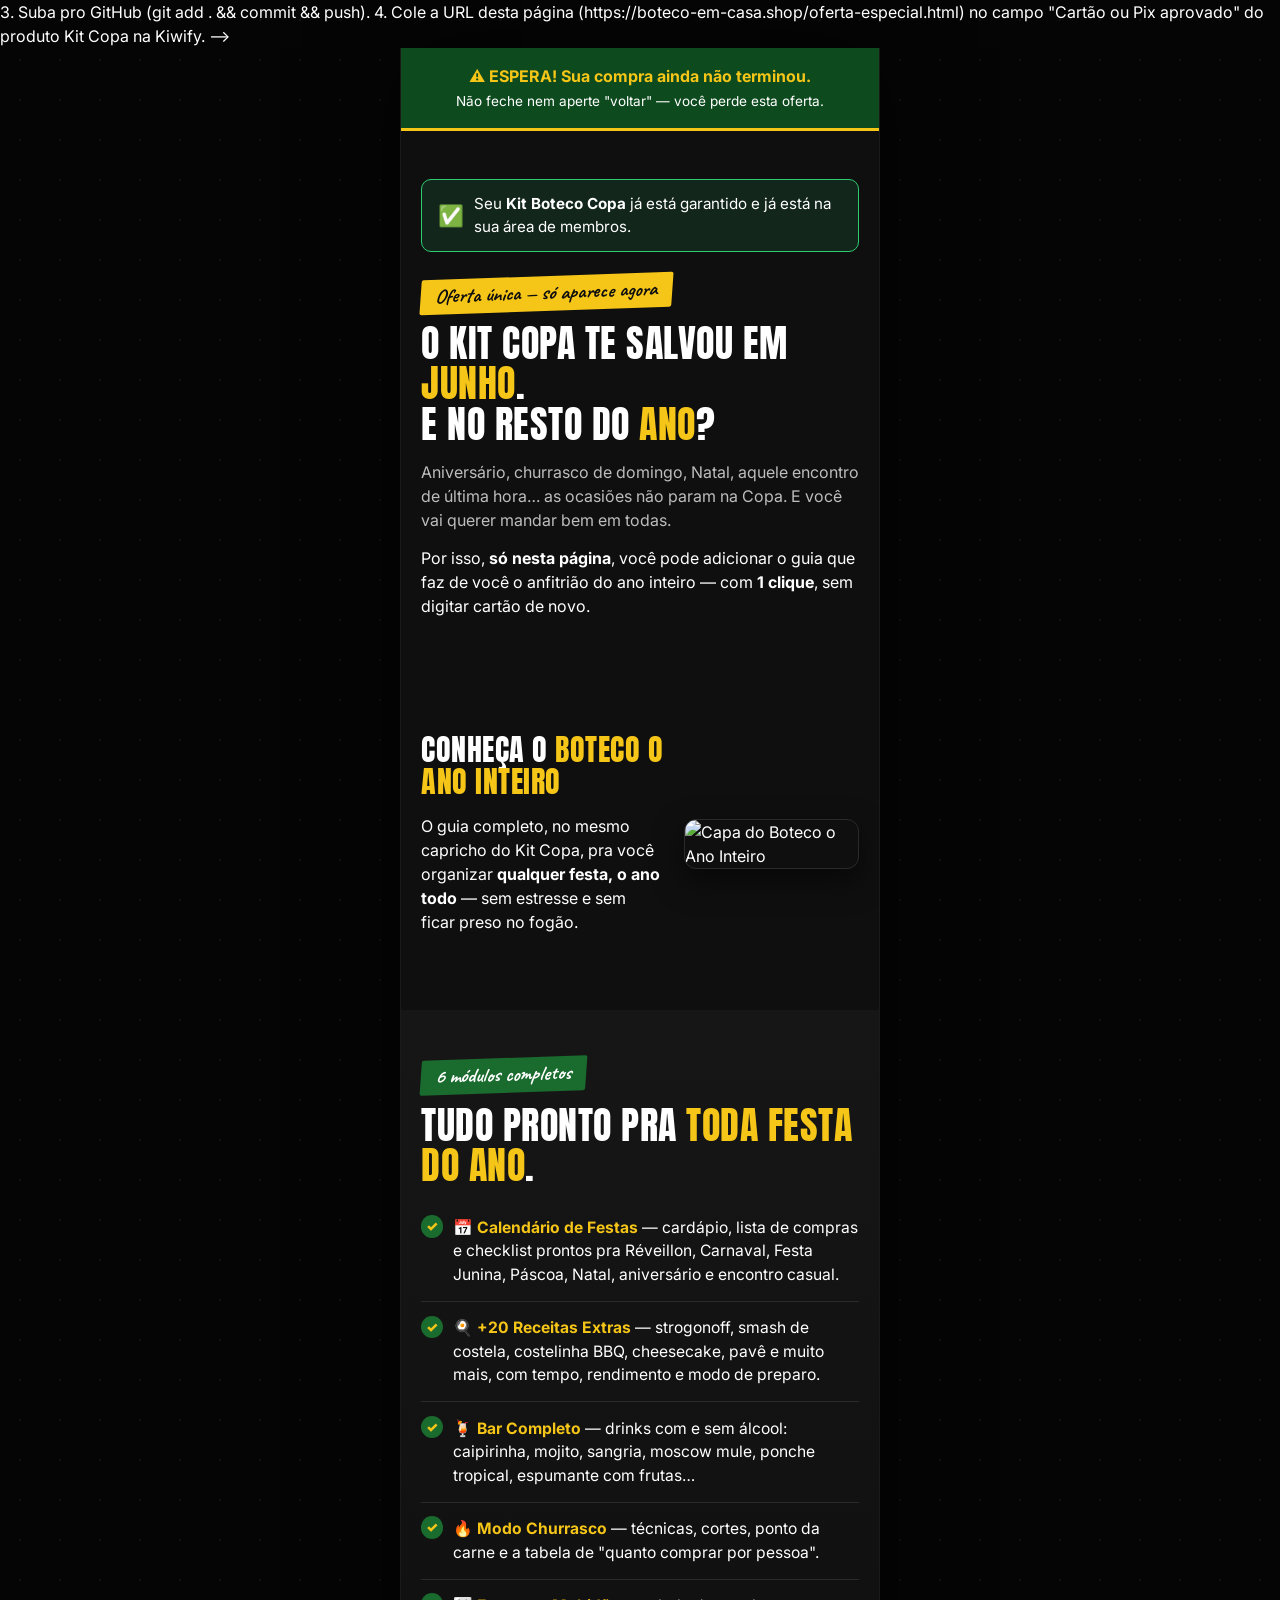
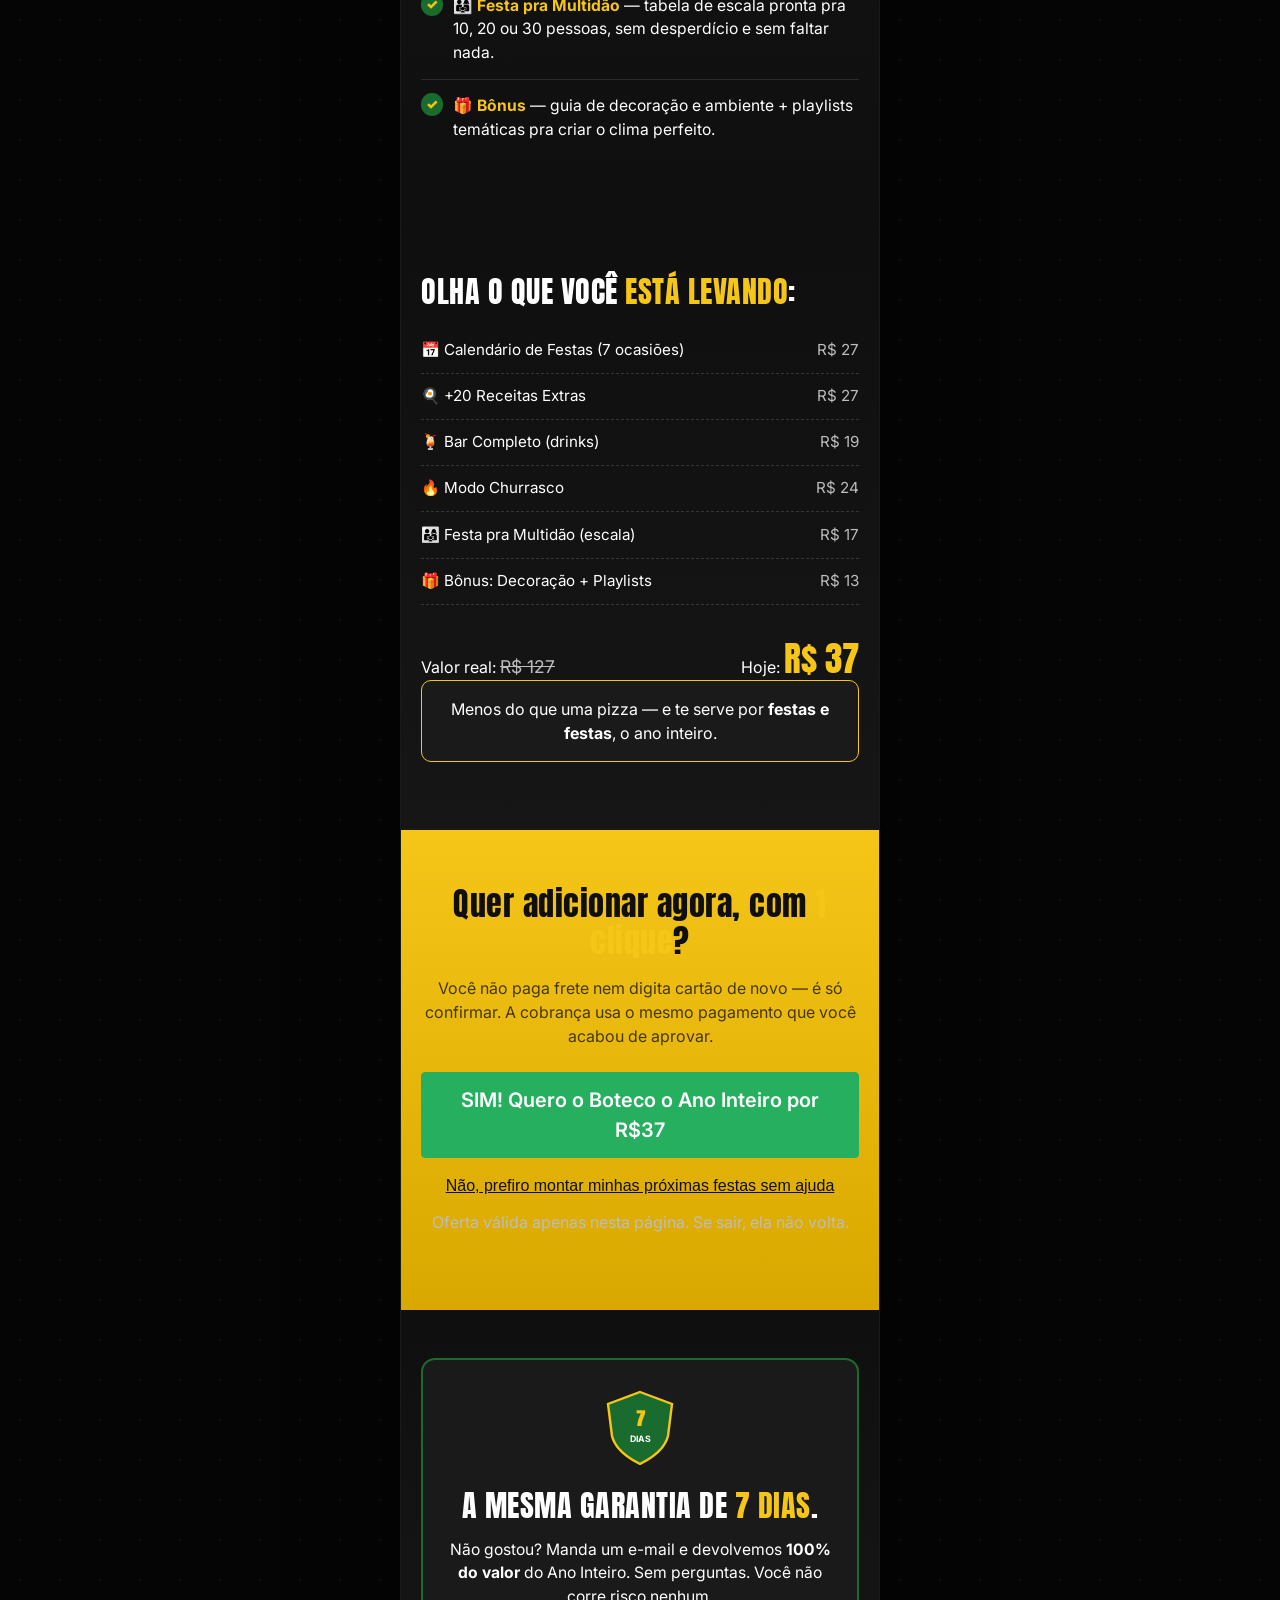
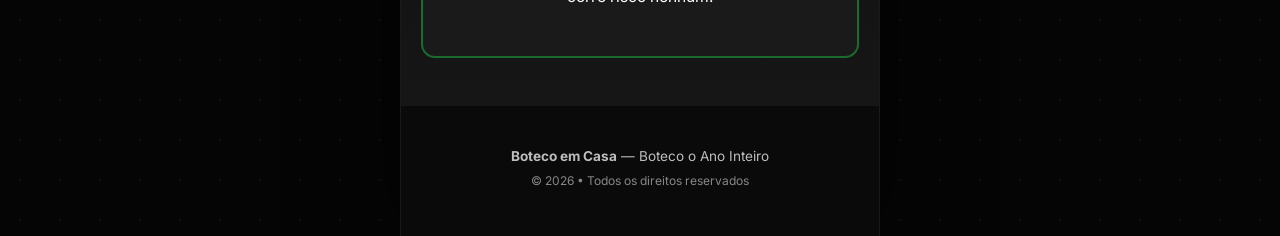
==== oferta-especial.html @ 36e9828b "adicionar pagina de upsell" ====
<!doctype html>
<!--
  ============================================================
  Boteco em Casa — Página de UPSELL (one-click pós-compra)
  Oferta: "Boteco o Ano Inteiro" — R$ 37
  Site oficial: https://boteco-em-casa.shop/oferta-especial.html
  Proprietário: Ruan Bruggemann (ruan.gyovanna@gmail.com)
  Criado em: 2026-05-31
  © 2026 — Todos os direitos reservados.
  ============================================================

  >>> COMO USAR ESTA PÁGINA <<<
  1. No "Gerador de upsell" da Kiwify, clique em "Copiar HTML".
  2. Cole esse HTML no lugar marcado abaixo:
        <!-- ====== COLE O BOTÃO DA KIWIFY AQUI ====== -->
  3. Suba pro GitHub (git add . && commit && push).
  4. Cole a URL desta página (https://boteco-em-casa.shop/oferta-especial.html)
     no campo "Cartão ou Pix aprovado" do produto Kit Copa na Kiwify.
-->
<html lang="pt-BR">
<head>
<meta charset="utf-8">
<meta name="viewport" content="width=device-width, initial-scale=1, maximum-scale=5">
<title>Espera! Sua compra ainda não terminou — Boteco o Ano Inteiro</title>
<meta name="description" content="Oferta única: leve o Boteco o Ano Inteiro com desconto especial. Só aparece agora, depois de garantir seu Kit Copa.">
<meta name="theme-color" content="#0f0f0f">
<meta name="robots" content="noindex">

<link rel="icon" href="favicon.ico">
<link rel="preconnect" href="https://fonts.googleapis.com">
<link rel="preconnect" href="https://fonts.gstatic.com" crossorigin>
<link href="https://fonts.googleapis.com/css2?family=Anton&family=Caveat:wght@600;700&family=Inter:wght@400;600;700;800&display=swap" rel="stylesheet">
<link rel="stylesheet" href="style.css">

<!-- Meta Pixel Code -->
<script>
!function(f,b,e,v,n,t,s){if(f.fbq)return;n=f.fbq=function(){n.callMethod?
n.callMethod.apply(n,arguments):n.queue.push(arguments)};if(!f._fbq)f._fbq=n;
n.push=n;n.loaded=!0;n.version='2.0';n.queue=[];t=b.createElement(e);t.async=!0;
t.src=v;s=b.getElementsByTagName(e)[0];s.parentNode.insertBefore(t,s)}(window,
document,'script','https://connect.facebook.net/en_US/fbevents.js');
fbq('init', '1815655456482977');
fbq('track', 'PageView');
fbq('track', 'ViewContent', {
  content_name: 'Boteco o Ano Inteiro - Upsell',
  content_category: 'info-produto-upsell',
  content_ids: ['boteco-ano-inteiro'],
  value: 37.00,
  currency: 'BRL'
});
</script>
<noscript><img height="1" width="1" style="display:none" src="https://www.facebook.com/tr?id=1815655456482977&ev=PageView&noscript=1"/></noscript>

<!-- Estilos específicos da página de upsell (o resto vem do style.css) -->
<style>
  .us-alert {
    background: var(--green-deep, #0d4a1e);
    border-bottom: 3px solid var(--yellow);
    text-align: center;
    padding: 1rem 1.25rem;
  }
  .us-alert strong { color: var(--yellow); }
  .us-confirm {
    display: flex; align-items: center; gap: .6rem;
    background: rgba(46,204,113,.12);
    border: 1px solid var(--good, #2ecc71);
    border-radius: 10px;
    padding: .8rem 1rem;
    margin-bottom: 1.5rem;
    font-size: .95rem;
  }
  .us-confirm .tick { font-size: 1.3rem; }
  .us-stack { list-style: none; margin: 1.25rem 0; }
  .us-stack li {
    display: flex; justify-content: space-between; gap: 1rem;
    padding: .7rem 0;
    border-bottom: 1px dashed rgba(255,255,255,.15);
    font-size: .95rem;
  }
  .us-stack li span:last-child { color: var(--muted, #bdbdbd); white-space: nowrap; }
  .us-total {
    display: flex; justify-content: space-between; align-items: baseline;
    margin-top: 1rem; padding-top: 1rem;
  }
  .us-total .old { color: var(--muted, #bdbdbd); text-decoration: line-through; font-size: 1.1rem; }
  .us-total .new { font-family: 'Anton', sans-serif; color: var(--yellow); font-size: 2.2rem; line-height: 1; }
  .us-btnwrap {
    text-align: center;
    margin: 1.5rem 0 .5rem;
  }
  /* Garante que o botão colado da Kiwify fique centralizado e grande no mobile */
  .us-btnwrap a, .us-btnwrap button { max-width: 100%; }
  .us-decline-note { text-align: center; font-size: .8rem; color: var(--muted, #bdbdbd); margin-top: .75rem; }
</style>
</head>
<body>

<main class="page">

  <!-- BARRA DE ALERTA -->
  <div class="us-alert">
    <strong>⚠️ ESPERA! Sua compra ainda não terminou.</strong><br>
    <span style="font-size:.85rem">Não feche nem aperte "voltar" — você perde esta oferta.</span>
  </div>

  <!-- HERO DO UPSELL -->
  <section class="block">
    <div class="us-confirm">
      <span class="tick">✅</span>
      <div>Seu <strong>Kit Boteco Copa</strong> já está garantido e já está na sua área de membros.</div>
    </div>

    <span class="brush brush--yellow">Oferta única — só aparece agora</span>
    <h1 class="h-anton">O Kit Copa te salvou em <span class="yellow">junho</span>.<br>E no resto do <span class="yellow">ano</span>?</h1>
    <p class="lead">Aniversário, churrasco de domingo, Natal, aquele encontro de última hora… as ocasiões não param na Copa. E você vai querer mandar bem em todas.</p>
    <p>Por isso, <strong>só nesta página</strong>, você pode adicionar o guia que faz de você o anfitrião do ano inteiro — com <strong>1 clique</strong>, sem digitar cartão de novo.</p>
  </section>

  <!-- APRESENTAÇÃO DO PRODUTO -->
  <section class="block block--turn">
    <div class="turn">
      <div class="turn__copy">
        <h2 class="h-anton h-anton--small">Conheça o <span class="yellow">Boteco o Ano Inteiro</span></h2>
        <p>O guia completo, no mesmo capricho do Kit Copa, pra você organizar <strong>qualquer festa, o ano todo</strong> — sem estresse e sem ficar preso no fogão.</p>
      </div>
      <div class="turn__img">
        <img src="img/upsell-capa.jpg" alt="Capa do Boteco o Ano Inteiro" loading="lazy" decoding="async">
      </div>
    </div>
  </section>

  <!-- O QUE TEM DENTRO -->
  <section class="block block--inside">
    <span class="brush">6 módulos completos</span>
    <h2 class="h-anton">Tudo pronto pra <span class="yellow">toda festa do ano</span>.</h2>
    <ul class="inside-list">
      <li><strong>📅 Calendário de Festas</strong> — cardápio, lista de compras e checklist prontos pra Réveillon, Carnaval, Festa Junina, Páscoa, Natal, aniversário e encontro casual.</li>
      <li><strong>🍳 +20 Receitas Extras</strong> — strogonoff, smash de costela, costelinha BBQ, cheesecake, pavê e muito mais, com tempo, rendimento e modo de preparo.</li>
      <li><strong>🍹 Bar Completo</strong> — drinks com e sem álcool: caipirinha, mojito, sangria, moscow mule, ponche tropical, espumante com frutas…</li>
      <li><strong>🔥 Modo Churrasco</strong> — técnicas, cortes, ponto da carne e a tabela de "quanto comprar por pessoa".</li>
      <li><strong>👨‍👩‍👧 Festa pra Multidão</strong> — tabela de escala pronta pra 10, 20 ou 30 pessoas, sem desperdício e sem faltar nada.</li>
      <li><strong>🎁 Bônus</strong> — guia de decoração e ambiente + playlists temáticas pra criar o clima perfeito.</li>
    </ul>
  </section>

  <!-- ANCORAGEM DE VALOR -->
  <section class="block block--value">
    <h2 class="h-anton h-anton--small">Olha o que você <span class="yellow">está levando</span>:</h2>
    <ul class="us-stack">
      <li><span>📅 Calendário de Festas (7 ocasiões)</span><span>R$ 27</span></li>
      <li><span>🍳 +20 Receitas Extras</span><span>R$ 27</span></li>
      <li><span>🍹 Bar Completo (drinks)</span><span>R$ 19</span></li>
      <li><span>🔥 Modo Churrasco</span><span>R$ 24</span></li>
      <li><span>👨‍👩‍👧 Festa pra Multidão (escala)</span><span>R$ 17</span></li>
      <li><span>🎁 Bônus: Decoração + Playlists</span><span>R$ 13</span></li>
    </ul>
    <div class="us-total">
      <span>Valor real: <span class="old">R$ 127</span></span>
      <span>Hoje: <span class="new">R$ 37</span></span>
    </div>
    <p class="anchor">Menos do que uma pizza — e te serve por <strong>festas e festas</strong>, o ano inteiro.</p>
  </section>

  <!-- CTA / BOTÃO DA KIWIFY -->
  <section class="block block--final">
    <h2 class="h-anton h-anton--small">Quer adicionar agora, com <span class="yellow">1 clique</span>?</h2>
    <p class="micro micro--dark">Você não paga frete nem digita cartão de novo — é só confirmar. A cobrança usa o mesmo pagamento que você acabou de aprovar.</p>

    <div class="us-btnwrap">
      <!-- Botão one-click da Kiwify (Gerador de upsell) -->
      <div style="text-align:center" id="kiwify-upsell-53DHU7X" data-upsell-url="" data-downsell-url="">
        <button id="kiwify-upsell-trigger-53DHU7X" style="background-color:#27AF60;padding:12px 16px;cursor:pointer;color:#FFFFFF;font-weight:600;border-radius:4px;border:1px solid #27AF60;font-size:20px;">SIM! Quero o Boteco o Ano Inteiro por R$37</button>
        <div id="kiwify-upsell-cancel-trigger-53DHU7X" style="margin-top:1rem;cursor:pointer;font-size:16px;text-decoration:underline;font-family:sans-serif;">Não, prefiro montar minhas próximas festas sem ajuda</div>
      </div>
      <script src="https://snippets.kiwify.com/upsell/upsell.min.js"></script>
    </div>

    <p class="us-decline-note">Oferta válida apenas nesta página. Se sair, ela não volta.</p>
  </section>

  <!-- GARANTIA -->
  <section class="block block--guarantee">
    <div class="guarantee">
      <div class="guarantee__seal">
        <svg viewBox="0 0 100 100" width="80" height="80" aria-hidden="true">
          <path d="M50 5 L90 20 L85 60 Q80 80 50 95 Q20 80 15 60 L10 20 Z" fill="#1a6b2e" stroke="#f5c518" stroke-width="3"/>
          <text x="50" y="48" text-anchor="middle" fill="#f5c518" font-size="22" font-weight="800" font-family="Anton, sans-serif">7</text>
          <text x="50" y="68" text-anchor="middle" fill="#fff" font-size="11" font-weight="700" font-family="Inter, sans-serif">DIAS</text>
        </svg>
      </div>
      <h2 class="h-anton h-anton--small">A mesma garantia de <span class="yellow">7 dias</span>.</h2>
      <p>Não gostou? Manda um e-mail e devolvemos <strong>100% do valor</strong> do Ano Inteiro. Sem perguntas. Você não corre risco nenhum.</p>
    </div>
  </section>

  <footer class="footer">
    <p><strong>Boteco em Casa</strong> — Boteco o Ano Inteiro</p>
    <p class="footer__legal">© 2026 • Todos os direitos reservados</p>
  </footer>

</main>

</body>
</html>
---- style.css ----
/* ===== Reset ===== */
*, *::before, *::after { box-sizing: border-box; }
* { margin: 0; padding: 0; }
html { font-size: 16px; scroll-behavior: smooth; -webkit-text-size-adjust: 100%; }
body { font-family: 'Inter', -apple-system, BlinkMacSystemFont, 'Segoe UI', Roboto, sans-serif; background: #0f0f0f; color: #fff; line-height: 1.5; }
img { max-width: 100%; display: block; height: auto; }
a { color: inherit; text-decoration: none; }
button { font: inherit; cursor: pointer; }

/* ===== Tokens ===== */
:root {
  --bg: #0f0f0f;
  --bg-card: #1a1a1a;
  --bg-card-2: #222;
  --green: #1a6b2e;
  --green-bright: #2da53f;
  --green-deep: #0d4a1e;
  --yellow: #f5c518;
  --yellow-deep: #d9a800;
  --white: #ffffff;
  --muted: #bdbdbd;
  --danger: #e74c3c;
  --good: #2ecc71;
}

/* ===== Layout container — mobile-first, max 480px ===== */
.page {
  max-width: 480px;
  margin: 0 auto;
  background: var(--bg);
  overflow: hidden;
  box-shadow: 0 0 80px rgba(0,0,0,.5);
}

/* ===== Typography ===== */
.h-anton {
  font-family: 'Anton', 'Inter', sans-serif;
  font-weight: 400;
  font-size: clamp(1.9rem, 9vw, 2.4rem);
  line-height: 1.05;
  text-transform: uppercase;
  letter-spacing: .5px;
  margin-bottom: 1rem;
}
.h-anton--small {
  font-size: clamp(1.5rem, 7vw, 1.9rem);
}
.script-yellow, .script-inline {
  font-family: 'Caveat', cursive;
  color: var(--yellow);
  font-size: 1.5rem;
  font-weight: 700;
}
.yellow { color: var(--yellow); }
.danger { color: var(--danger); }
.good { color: var(--good); }
.lead { font-size: 1.05rem; margin-bottom: 1rem; color: var(--muted); }
.quote { font-family: 'Caveat', cursive; color: var(--yellow); font-size: 1.4rem; margin: 1rem 0 1.25rem; line-height: 1.2; }

/* ===== Sections (blocks) ===== */
.block {
  padding: 3rem 1.25rem;
  position: relative;
}
.block p { margin-bottom: .9rem; font-size: 1rem; }
.block p:last-of-type { margin-bottom: 1.25rem; }

.brush {
  display: inline-block;
  background: var(--green);
  color: #fff;
  font-family: 'Caveat', cursive;
  font-weight: 700;
  font-size: 1.25rem;
  padding: .15rem .9rem;
  margin-bottom: .75rem;
  transform: skew(-6deg) rotate(-2deg);
  border-radius: 2px;
}
.brush--yellow { background: var(--yellow); color: #0f0f0f; }

/* ===== Buttons ===== */
.btn {
  display: flex;
  align-items: center;
  justify-content: center;
  gap: .6rem;
  flex-wrap: wrap;
  width: 100%;
  padding: 1.1rem 1.2rem;
  background: linear-gradient(180deg, var(--green-bright), var(--green));
  color: #fff;
  font-weight: 800;
  font-size: 1.05rem;
  text-transform: uppercase;
  text-align: center;
  border-radius: 12px;
  border: 2px solid var(--yellow);
  letter-spacing: .3px;
  box-shadow: 0 6px 0 var(--green-deep), 0 10px 25px rgba(0,0,0,.35);
  transition: transform .15s ease, box-shadow .15s ease, filter .15s ease;
  text-decoration: none;
  line-height: 1.15;
  margin-top: 1rem;
  animation: pulse 2.4s ease-in-out infinite;
}
.btn:hover, .btn:focus-visible { transform: translateY(-2px); box-shadow: 0 8px 0 var(--green-deep), 0 14px 30px rgba(0,0,0,.45); filter: brightness(1.05); }
.btn:active { transform: translateY(2px); box-shadow: 0 3px 0 var(--green-deep), 0 6px 15px rgba(0,0,0,.35); }
.btn__price {
  display: inline-block;
  background: var(--yellow);
  color: #0f0f0f;
  padding: .2rem .65rem;
  border-radius: 6px;
  font-weight: 900;
  font-size: 1rem;
}
.btn--ghost {
  background: transparent;
  border: 1.5px solid var(--green-bright);
  color: var(--green-bright);
  text-transform: none;
  font-weight: 600;
  font-size: .95rem;
  box-shadow: none;
  animation: none;
  padding: .85rem 1rem;
}
.btn--ghost:hover { background: rgba(45,165,63,.1); }
.btn--giant {
  padding: 1.4rem 1.2rem;
  font-size: 1.2rem;
  border-width: 3px;
}
@keyframes pulse {
  0%, 100% { box-shadow: 0 6px 0 var(--green-deep), 0 10px 25px rgba(0,0,0,.35), 0 0 0 0 rgba(245,197,24,.5); }
  50% { box-shadow: 0 6px 0 var(--green-deep), 0 10px 25px rgba(0,0,0,.35), 0 0 0 12px rgba(245,197,24,0); }
}
@media (prefers-reduced-motion: reduce) {
  .btn { animation: none; }
  html { scroll-behavior: auto; }
}

.micro {
  margin-top: .75rem;
  font-size: .85rem;
  color: var(--muted);
  text-align: center;
}
.micro--dark { color: rgba(0,0,0,.7); }

/* ===== 1. Hero ===== */
.hero {
  position: relative;
  min-height: 100vh;
  display: flex;
  align-items: center;
  padding: 2rem 1.25rem 3rem;
  overflow: hidden;
}
.hero__bg {
  position: absolute; inset: 0;
  background-size: cover;
  background-position: center;
  background-color: #1a1a1a;
}
.hero__overlay {
  position: absolute; inset: 0;
  background: linear-gradient(180deg, rgba(15,15,15,.55) 0%, rgba(15,15,15,.82) 70%, #0f0f0f 100%);
}
.hero__inner {
  position: relative;
  z-index: 1;
  width: 100%;
  text-align: center;
}
.badge {
  display: inline-block;
  background: var(--green);
  color: #fff;
  font-weight: 800;
  font-size: .8rem;
  letter-spacing: 1.5px;
  padding: .4rem .9rem;
  border-radius: 999px;
  border: 1.5px solid var(--yellow);
  margin-bottom: 1.25rem;
}
.hero .h-anton { text-shadow: 0 2px 20px rgba(0,0,0,.7); }
.hero .script-yellow { display: block; margin-bottom: 1.5rem; }

/* ===== 2. Card (História) ===== */
.card {
  background: var(--bg-card);
  border: 1px solid #2a2a2a;
  border-left: 4px solid var(--yellow);
  border-radius: 12px;
  padding: 1.75rem 1.4rem;
}
.card p { font-size: 1.05rem; }

/* ===== 3. Pain list ===== */
.block--pain { background: linear-gradient(180deg, var(--bg) 0%, #161616 100%); }
.pain-list {
  list-style: none;
  margin: 1.25rem 0 1.5rem;
}
.pain-list li {
  display: flex;
  gap: .9rem;
  align-items: flex-start;
  padding: .9rem 0;
  border-bottom: 1px dashed #333;
}
.pain-list li:last-child { border-bottom: 0; }
.pain-list__icon {
  font-size: 1.6rem;
  flex-shrink: 0;
  line-height: 1;
  width: 2.2rem;
  text-align: center;
}
.pain-list strong { color: var(--yellow); }

/* ===== 4. Turn (apresentação) ===== */
.turn {
  display: flex;
  flex-direction: column;
  gap: 1.25rem;
  margin-bottom: .5rem;
}
.turn__img img {
  border-radius: 12px;
  box-shadow: 0 12px 30px rgba(0,0,0,.5);
  border: 1px solid #2a2a2a;
  max-width: 75%;
  margin: 0 auto;
}

/* ===== 5. Inside list ===== */
.block--inside { background: linear-gradient(180deg, #161616 0%, var(--bg) 100%); }
.inside-list {
  list-style: none;
  margin: 1rem 0 1.5rem;
}
.inside-list li {
  position: relative;
  padding: .9rem 0 .9rem 2rem;
  border-bottom: 1px solid #2a2a2a;
  font-size: .98rem;
}
.inside-list li:last-child { border-bottom: 0; }
.inside-list li::before {
  content: "✓";
  position: absolute;
  left: 0; top: .85rem;
  width: 1.4rem; height: 1.4rem;
  background: var(--green);
  color: var(--yellow);
  border-radius: 50%;
  display: flex; align-items: center; justify-content: center;
  font-weight: 900;
  font-size: .85rem;
}
.inside-list strong { color: var(--yellow); }
.mockups {
  display: grid;
  grid-template-columns: 1fr 1fr;
  gap: .75rem;
  margin: 1.5rem 0;
}
.mockups img {
  border-radius: 8px;
  border: 1px solid #2a2a2a;
  box-shadow: 0 6px 18px rgba(0,0,0,.4);
  aspect-ratio: 9/16;
  object-fit: cover;
}

/* ===== 6. Check list ===== */
.check-list {
  list-style: none;
  margin: 1rem 0 1.5rem;
}
.check-list li {
  padding: .65rem 0 .65rem 2rem;
  position: relative;
}
.check-list li::before {
  content: "✓";
  position: absolute;
  left: 0; top: .55rem;
  color: var(--green-bright);
  font-weight: 900;
  font-size: 1.15rem;
}

/* ===== 7. Value / compare ===== */
.block--value { background: linear-gradient(180deg, var(--bg) 0%, #161616 100%); }
.compare {
  display: grid;
  grid-template-columns: 1fr 1fr;
  gap: .6rem;
  margin: 1.25rem 0;
}
.compare__col {
  background: var(--bg-card);
  border-radius: 10px;
  padding: 1rem .75rem;
  border: 1px solid #2a2a2a;
}
.compare__col h3 {
  font-family: 'Anton', sans-serif;
  text-transform: uppercase;
  font-size: 1rem;
  margin-bottom: .75rem;
  text-align: center;
}
.compare__col--bad { border-top: 3px solid var(--danger); }
.compare__col--good { border-top: 3px solid var(--good); }
.compare__col ul { list-style: none; }
.compare__col li {
  padding: .5rem 0;
  font-size: .85rem;
  border-bottom: 1px dashed #2a2a2a;
}
.compare__col li:last-child { border-bottom: 0; }
.anchor {
  text-align: center;
  font-size: 1.05rem;
  padding: 1rem;
  background: var(--bg-card);
  border-radius: 10px;
  border: 1px solid var(--yellow);
}

/* ===== 8. Urgency / countdown ===== */
.block--urgency { background: linear-gradient(180deg, #161616 0%, var(--bg) 100%); }
.countdown {
  display: flex;
  justify-content: center;
  gap: .75rem;
  margin: 1.5rem 0;
}
.countdown > div {
  background: var(--bg-card);
  border: 2px solid var(--yellow);
  border-radius: 10px;
  padding: .9rem .4rem;
  min-width: 80px;
  text-align: center;
}
.countdown span {
  display: block;
  font-family: 'Anton', sans-serif;
  font-size: 2.4rem;
  color: var(--yellow);
  line-height: 1;
}
.countdown small {
  display: block;
  margin-top: .25rem;
  font-size: .75rem;
  text-transform: uppercase;
  letter-spacing: 1px;
  color: var(--muted);
}
.stamp {
  text-align: center;
  background: var(--yellow);
  color: #0f0f0f;
  font-weight: 800;
  padding: .65rem 1rem;
  border-radius: 8px;
  margin-bottom: 1rem;
}

/* ===== 9. Guarantee ===== */
.block--guarantee { background: linear-gradient(180deg, var(--bg) 0%, #161616 100%); }
.guarantee {
  background: var(--bg-card);
  border: 2px solid var(--green);
  border-radius: 14px;
  padding: 1.75rem 1.25rem;
  text-align: center;
  position: relative;
}
.guarantee__seal { margin: 0 auto 1rem; width: 80px; }
.guarantee p { font-size: .98rem; }

/* ===== 10. FAQ ===== */
.faq {
  background: var(--bg-card);
  border: 1px solid #2a2a2a;
  border-radius: 10px;
  padding: 0;
  margin-bottom: .6rem;
  overflow: hidden;
}
.faq summary {
  padding: 1rem 2.5rem 1rem 1rem;
  font-weight: 700;
  font-size: 1rem;
  cursor: pointer;
  position: relative;
  list-style: none;
  user-select: none;
}
.faq summary::-webkit-details-marker { display: none; }
.faq summary::after {
  content: "+";
  position: absolute;
  right: 1rem; top: 50%;
  transform: translateY(-50%);
  width: 1.6rem; height: 1.6rem;
  background: var(--green);
  color: var(--yellow);
  border-radius: 50%;
  display: flex; align-items: center; justify-content: center;
  font-size: 1.3rem; font-weight: 800;
  transition: transform .2s;
}
.faq[open] summary::after { content: "−"; }
.faq[open] summary { color: var(--yellow); }
.faq p {
  padding: 0 1rem 1rem;
  color: var(--muted);
  font-size: .95rem;
}

/* ===== 11. CTA Final ===== */
.block--final {
  background: linear-gradient(180deg, var(--yellow) 0%, var(--yellow-deep) 100%);
  color: #0f0f0f;
  text-align: center;
  padding: 3.5rem 1.25rem;
}
.block--final .h-anton {
  color: #0f0f0f;
  font-size: clamp(1.6rem, 7vw, 2rem);
  text-transform: none;
  line-height: 1.15;
}
.script-inline {
  font-family: 'Caveat', cursive;
  color: var(--green-deep);
  font-size: 1.35em;
  text-transform: none;
  font-weight: 700;
}
.yellow-final {
  background: #0f0f0f;
  color: var(--yellow);
  padding: 0 .35rem;
  border-radius: 4px;
}
.block--final .btn {
  border-color: #0f0f0f;
  background: linear-gradient(180deg, var(--green-bright), var(--green));
  box-shadow: 0 6px 0 #0d4a1e, 0 10px 25px rgba(0,0,0,.45);
}

/* ===== Footer ===== */
.footer {
  text-align: center;
  padding: 2.5rem 1.25rem;
  background: #0a0a0a;
  font-size: .85rem;
  color: var(--muted);
}
.footer p { margin-bottom: .35rem; }
.footer__legal { font-size: .75rem; opacity: .7; }
.footer__links { margin-top: .75rem; }
.footer__links a { color: var(--muted); text-decoration: underline; }

/* ===== Desktop tweaks (mantém visual mobile, só centraliza) ===== */
@media (min-width: 768px) {
  .page {
    box-shadow: 0 0 80px rgba(0,0,0,.6);
    border-left: 1px solid #1a1a1a;
    border-right: 1px solid #1a1a1a;
  }
  body {
    background: #050505 url('data:image/svg+xml;utf8,<svg xmlns="http://www.w3.org/2000/svg" width="40" height="40"><rect width="40" height="40" fill="%23050505"/><circle cx="20" cy="20" r="1" fill="%23151515"/></svg>');
  }
  .turn {
    flex-direction: row;
    align-items: center;
  }
  .turn__copy { flex: 1; }
  .turn__img { flex: 0 0 40%; }
  .turn__img img { max-width: 100%; }
}
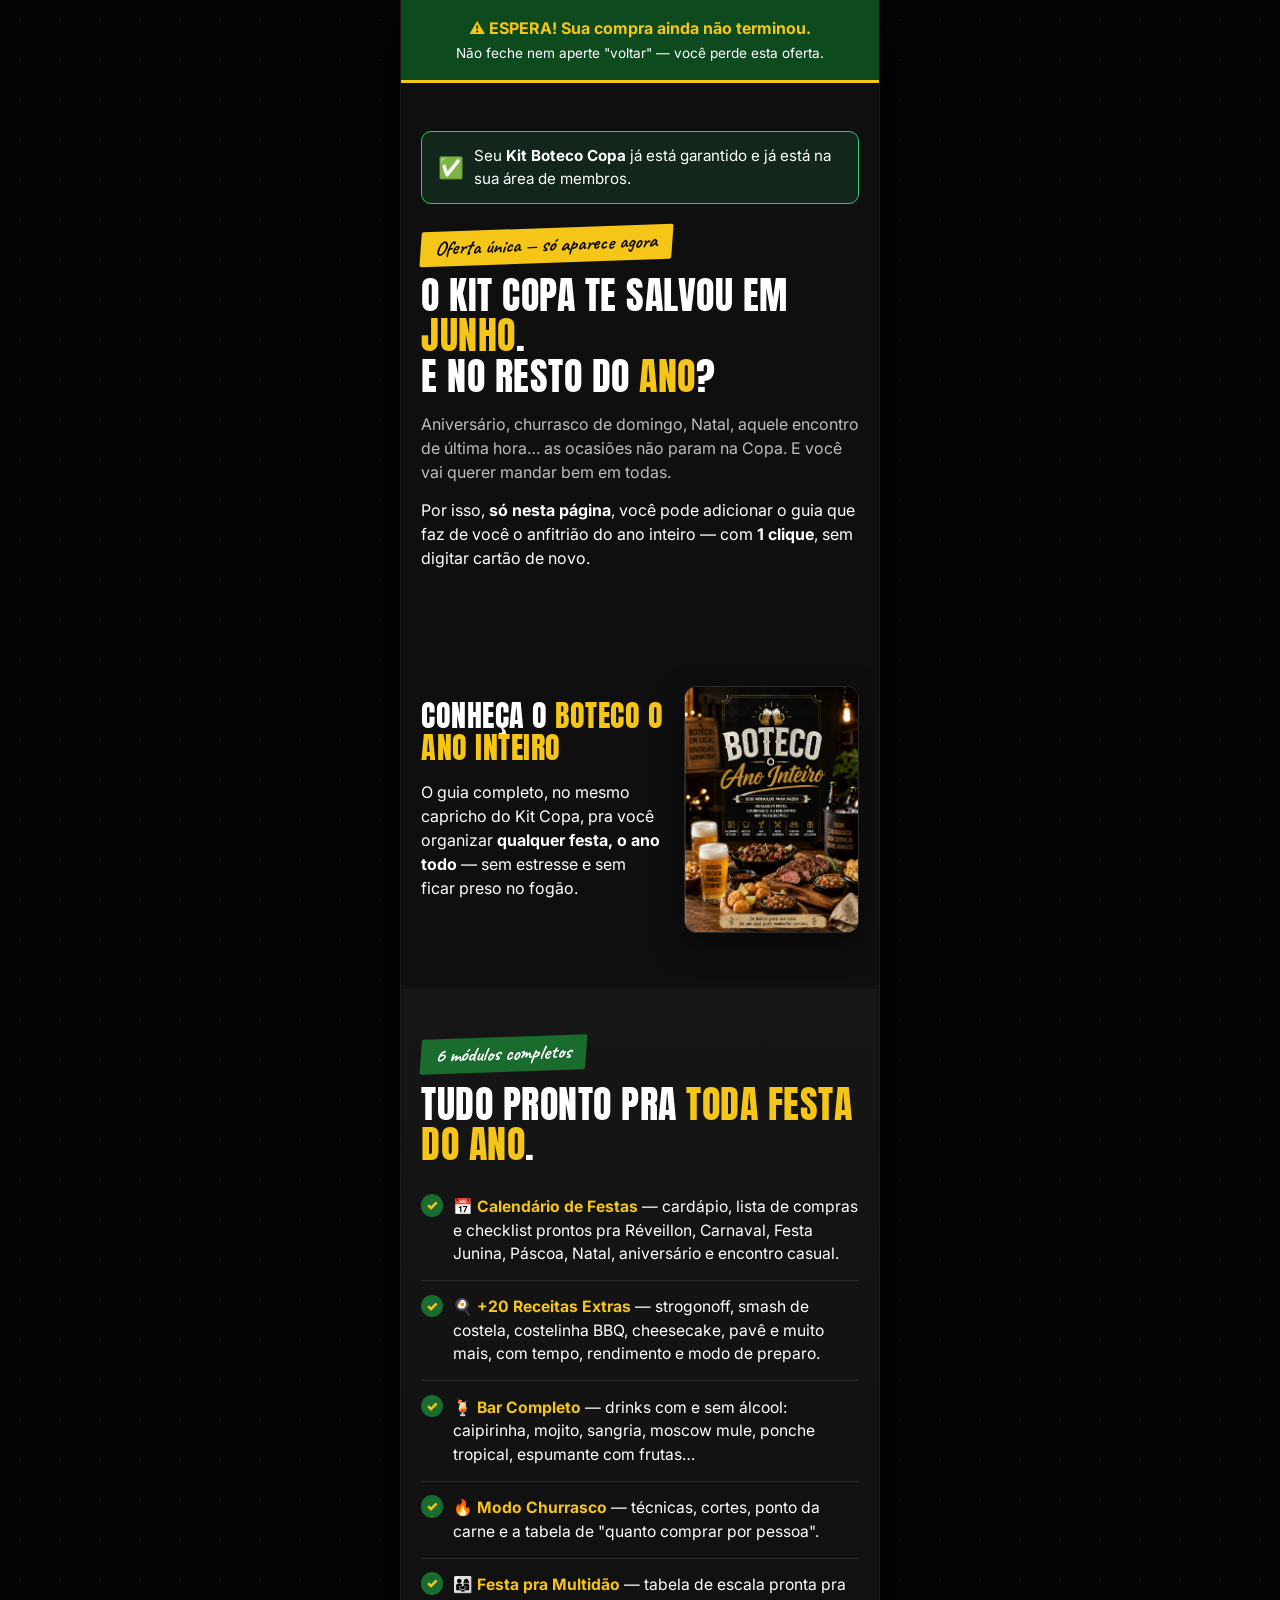
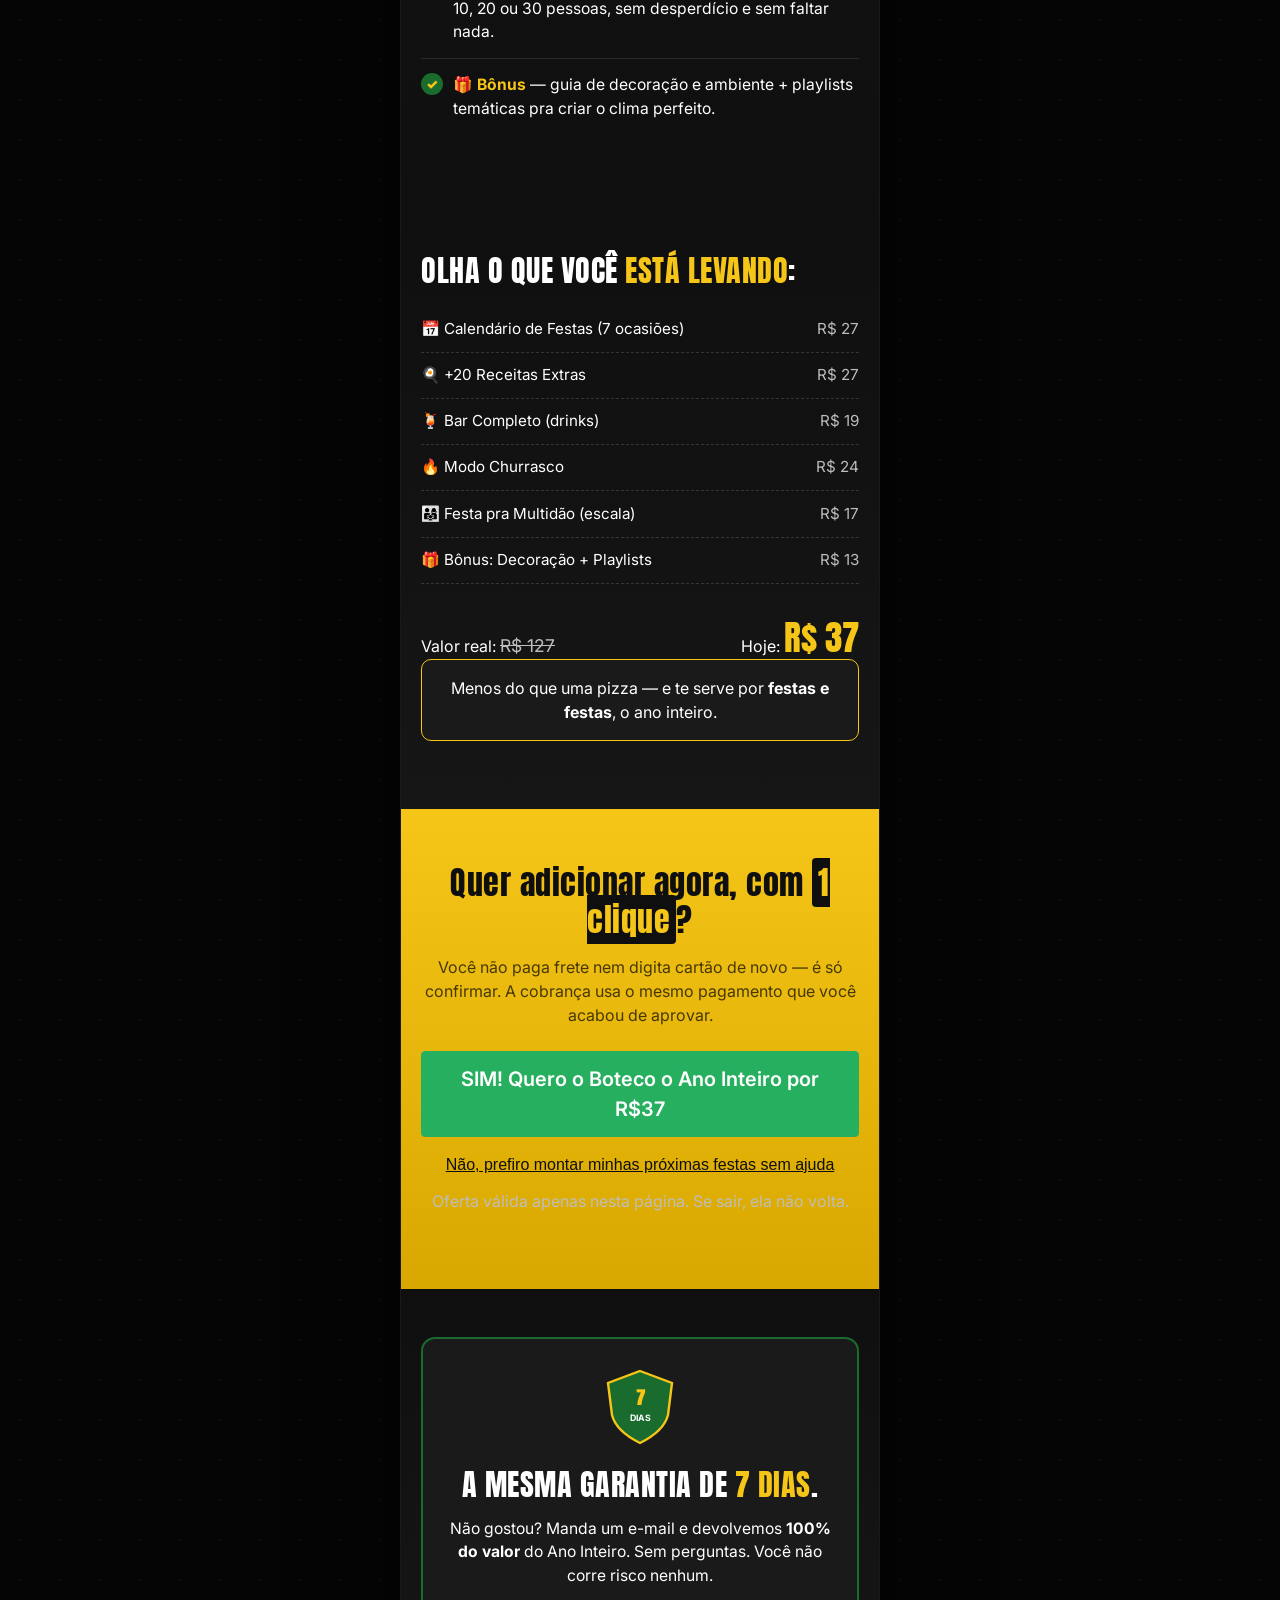
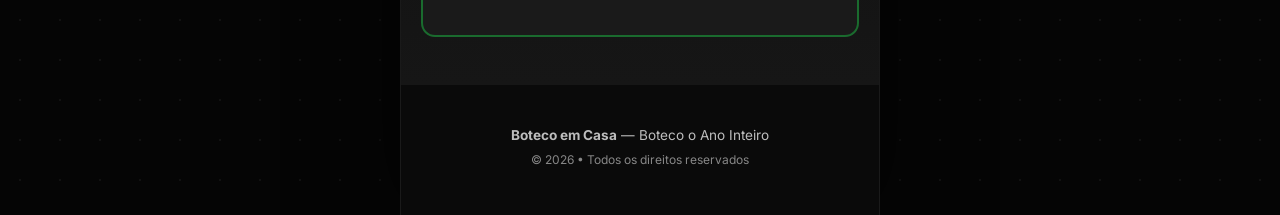
==== commit df379b97: "alterações na pagina" ====
--- a/oferta-especial.html
+++ b/oferta-especial.html
@@ -1,22 +1,5 @@
 <!doctype html>
-<!--
-  ============================================================
-  Boteco em Casa — Página de UPSELL (one-click pós-compra)
-  Oferta: "Boteco o Ano Inteiro" — R$ 37
-  Site oficial: https://boteco-em-casa.shop/oferta-especial.html
-  Proprietário: Ruan Bruggemann (ruan.gyovanna@gmail.com)
-  Criado em: 2026-05-31
-  © 2026 — Todos os direitos reservados.
-  ============================================================
-
-  >>> COMO USAR ESTA PÁGINA <<<
-  1. No "Gerador de upsell" da Kiwify, clique em "Copiar HTML".
-  2. Cole esse HTML no lugar marcado abaixo:
-        <!-- ====== COLE O BOTÃO DA KIWIFY AQUI ====== -->
-  3. Suba pro GitHub (git add . && commit && push).
-  4. Cole a URL desta página (https://boteco-em-casa.shop/oferta-especial.html)
-     no campo "Cartão ou Pix aprovado" do produto Kit Copa na Kiwify.
--->
+<!-- Boteco em Casa — Página de upsell "Boteco o Ano Inteiro" (R$37). © 2026 Ruan Bruggemann. Todos os direitos reservados. -->
 <html lang="pt-BR">
 <head>
 <meta charset="utf-8">
@@ -163,7 +146,7 @@
 
   <!-- CTA / BOTÃO DA KIWIFY -->
   <section class="block block--final">
-    <h2 class="h-anton h-anton--small">Quer adicionar agora, com <span class="yellow">1 clique</span>?</h2>
+    <h2 class="h-anton h-anton--small">Quer adicionar agora, com <span class="yellow-final">1 clique</span>?</h2>
     <p class="micro micro--dark">Você não paga frete nem digita cartão de novo — é só confirmar. A cobrança usa o mesmo pagamento que você acabou de aprovar.</p>
 
     <div class="us-btnwrap">
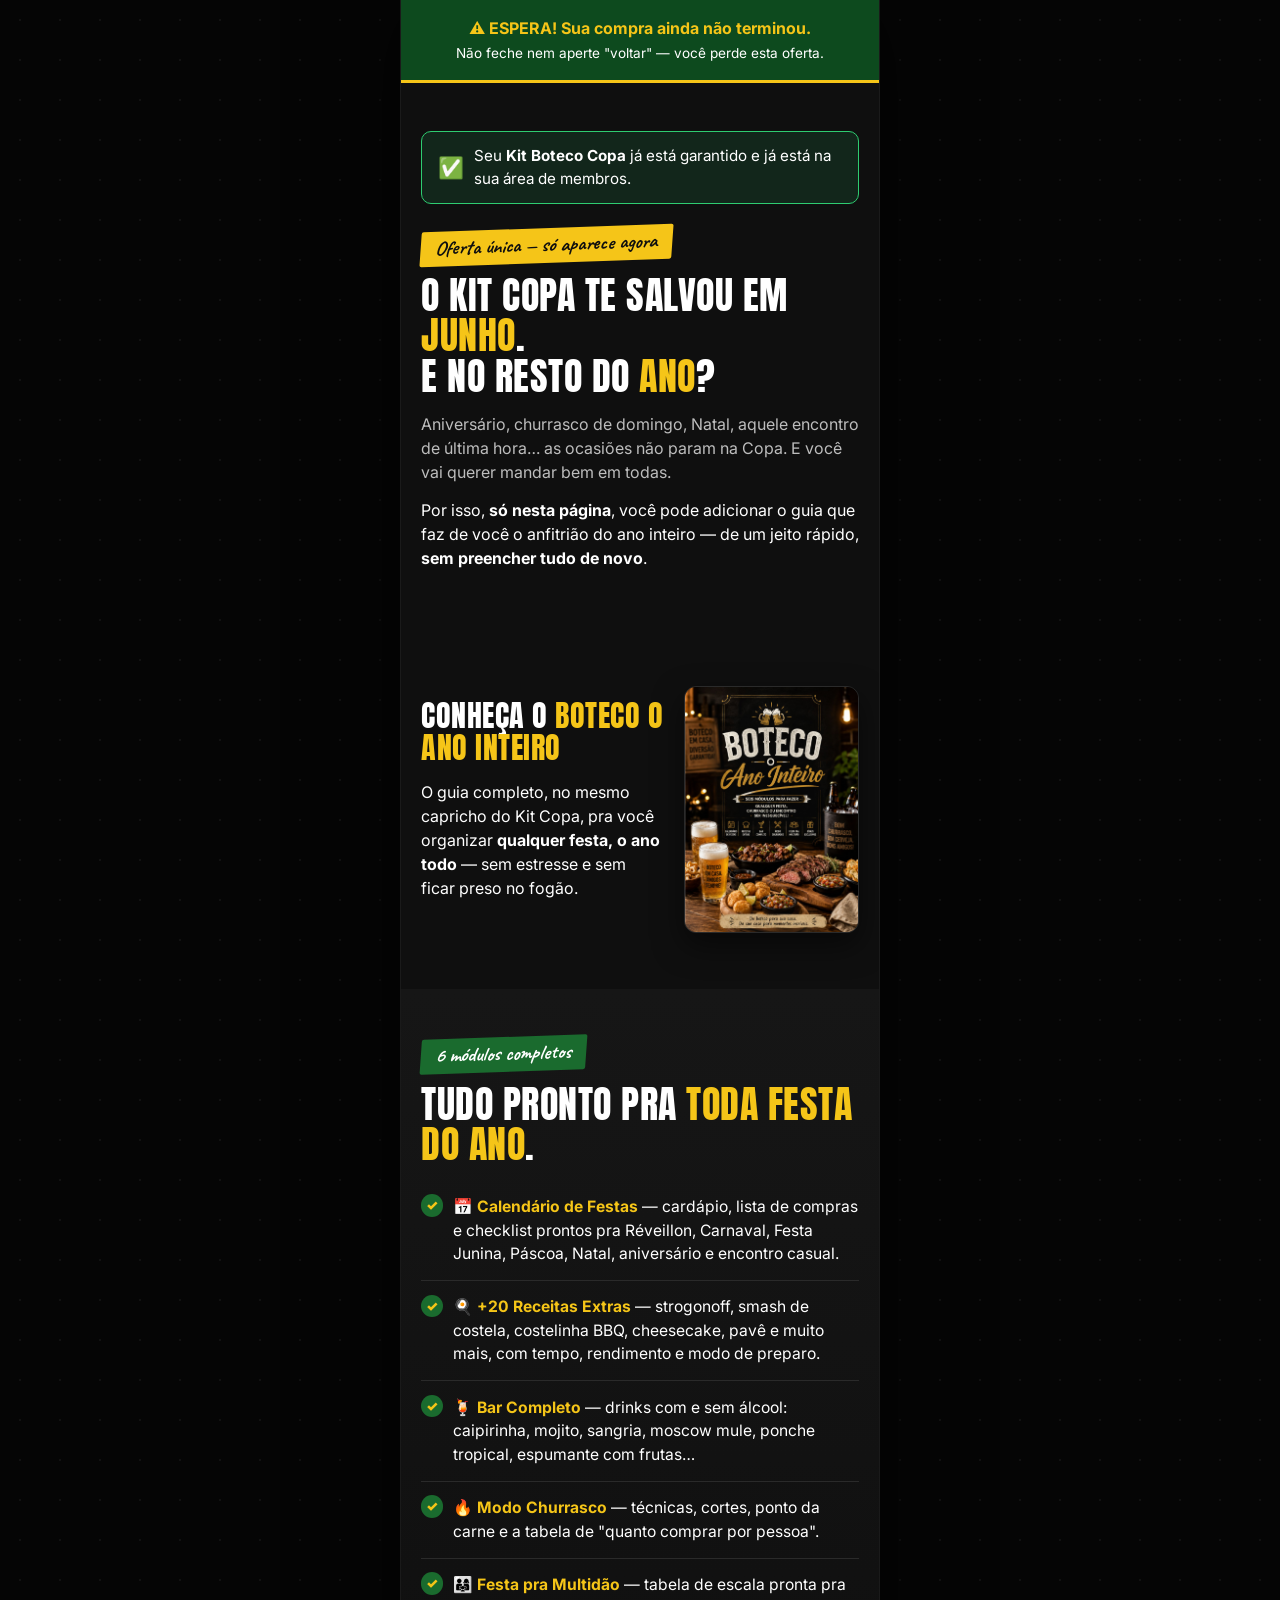
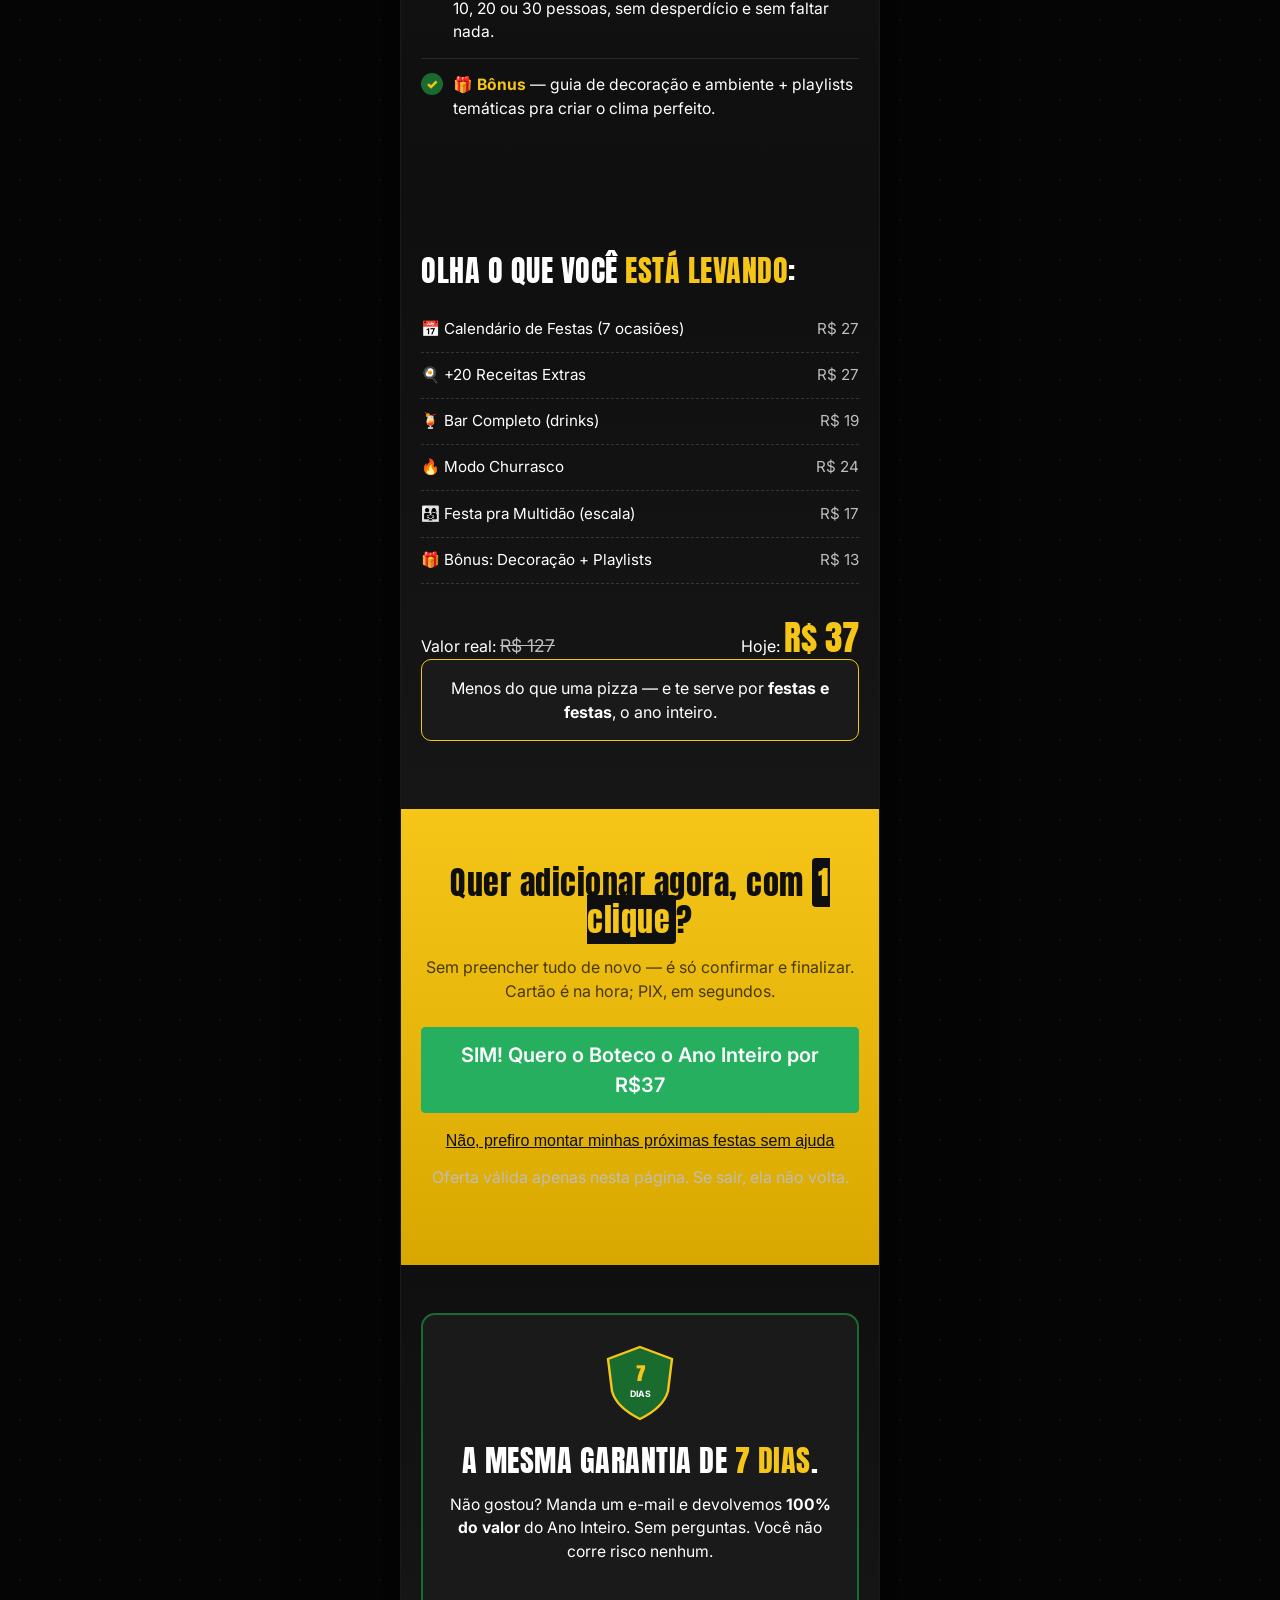
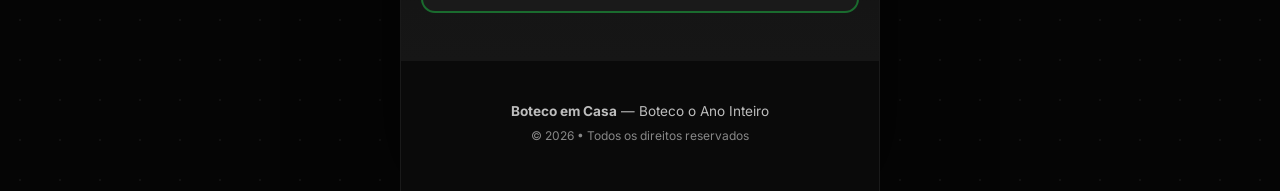
==== commit aea0372b: "nova alteração na pagina" ====
--- a/oferta-especial.html
+++ b/oferta-especial.html
@@ -96,7 +96,7 @@
     <span class="brush brush--yellow">Oferta única — só aparece agora</span>
     <h1 class="h-anton">O Kit Copa te salvou em <span class="yellow">junho</span>.<br>E no resto do <span class="yellow">ano</span>?</h1>
     <p class="lead">Aniversário, churrasco de domingo, Natal, aquele encontro de última hora… as ocasiões não param na Copa. E você vai querer mandar bem em todas.</p>
-    <p>Por isso, <strong>só nesta página</strong>, você pode adicionar o guia que faz de você o anfitrião do ano inteiro — com <strong>1 clique</strong>, sem digitar cartão de novo.</p>
+    <p>Por isso, <strong>só nesta página</strong>, você pode adicionar o guia que faz de você o anfitrião do ano inteiro — de um jeito rápido, <strong>sem preencher tudo de novo</strong>.</p>
   </section>
 
   <!-- APRESENTAÇÃO DO PRODUTO -->
@@ -147,7 +147,7 @@
   <!-- CTA / BOTÃO DA KIWIFY -->
   <section class="block block--final">
     <h2 class="h-anton h-anton--small">Quer adicionar agora, com <span class="yellow-final">1 clique</span>?</h2>
-    <p class="micro micro--dark">Você não paga frete nem digita cartão de novo — é só confirmar. A cobrança usa o mesmo pagamento que você acabou de aprovar.</p>
+    <p class="micro micro--dark">Sem preencher tudo de novo — é só confirmar e finalizar. Cartão é na hora; PIX, em segundos.</p>
 
     <div class="us-btnwrap">
       <!-- Botão one-click da Kiwify (Gerador de upsell) -->
